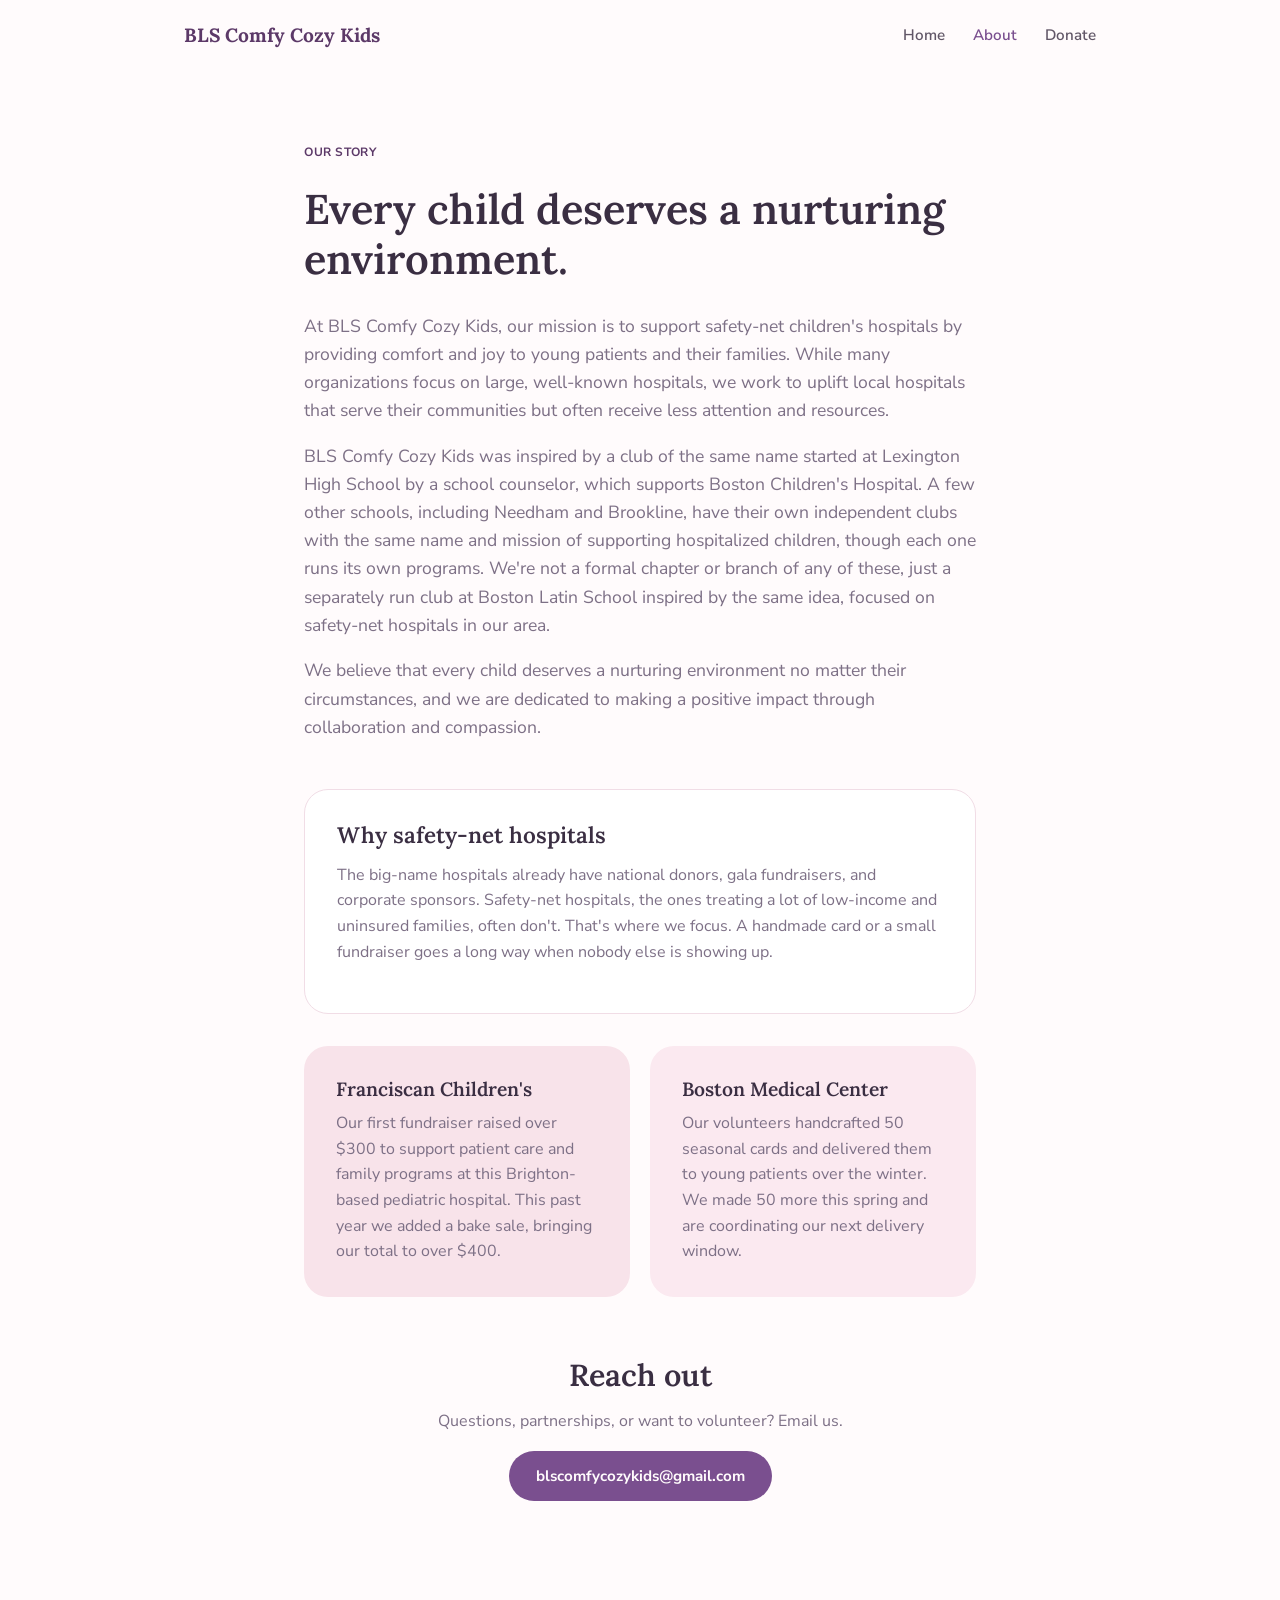
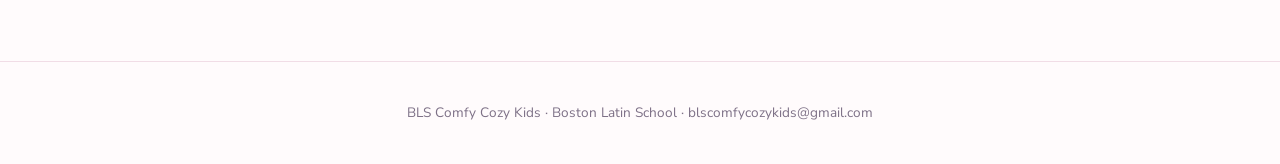
==== about2.html @ cccefcc8 "Add files via upload" ====
<!DOCTYPE html>
<html lang="en">
<head>
<meta charset="UTF-8">
<meta name="viewport" content="width=device-width, initial-scale=1.0">
<title>About - BLS Comfy Cozy Kids</title>
<meta name="description" content="Our mission, why we focus on local safety-net hospitals, and what we've done so far.">
<link rel="stylesheet" href="style2.css">
</head>
<body>

<nav>
  <a class="logo" href="index2.html">BLS Comfy Cozy Kids</a>
  <div class="links">
    <a href="index2.html">Home</a>
    <a href="about2.html" class="active">About</a>
    <a href="donate2.html">Donate</a>
  </div>
</nav>

<section class="narrow">
  <p class="eyebrow" style="background:none;border:none;padding:0;">Our story</p>
  <h1 style="font-size:2.6rem;margin-top:10px;">Every child deserves a nurturing environment.</h1>

  <p style="margin-top:28px;color:var(--muted-foreground);font-size:1.1rem;">
    At BLS Comfy Cozy Kids, our mission is to support safety-net children's hospitals by providing
    comfort and joy to young patients and their families. While many organizations focus on large,
    well-known hospitals, we work to uplift local hospitals that serve their communities but often
    receive less attention and resources.
  </p>
  <p style="margin-top:16px;color:var(--muted-foreground);font-size:1.1rem;">
    BLS Comfy Cozy Kids was inspired by a club of the same name started at Lexington High School by
    a school counselor, which supports Boston Children's Hospital. A few other schools, including
    Needham and Brookline, have their own independent clubs with the same name and mission of
    supporting hospitalized children, though each one runs its own programs. We're not a formal
    chapter or branch of any of these, just a separately run club at Boston Latin School inspired
    by the same idea, focused on safety-net hospitals in our area.
  </p>
  <p style="margin-top:16px;color:var(--muted-foreground);font-size:1.1rem;">
    We believe that every child deserves a nurturing environment no matter their circumstances, and
    we are dedicated to making a positive impact through collaboration and compassion.
  </p>

  <div class="card-box" style="margin-top:48px;">
    <h2 style="font-size:1.4rem;">Why safety-net hospitals</h2>
    <p style="margin-top:14px;color:var(--muted-foreground);">
      The big-name hospitals already have national donors, gala fundraisers, and corporate sponsors.
      Safety-net hospitals, the ones treating a lot of low-income and uninsured families, often
      don't. That's where we focus. A handmade card or a small fundraiser goes a long way when
      nobody else is showing up.
    </p>
  </div>

  <div class="two-col" style="margin-top:32px;">
    <div class="card-box pink-card">
      <h3>Franciscan Children's</h3>
      <p>Our first fundraiser raised over $300 to support patient care and family programs at this Brighton-based pediatric hospital. This past year we added a bake sale, bringing our total to over $400.</p>
    </div>
    <div class="card-box lav-card">
      <h3>Boston Medical Center</h3>
      <p>Our volunteers handcrafted 50 seasonal cards and delivered them to young patients over the winter. We made 50 more this spring and are coordinating our next delivery window.</p>
    </div>
  </div>

  <section class="cta-center" style="padding-top:60px;">
    <h2 class="section-title">Reach out</h2>
    <p>Questions, partnerships, or want to volunteer? Email us.</p>
    <a href="mailto:blscomfycozykids@gmail.com" class="btn btn-primary">blscomfycozykids@gmail.com</a>
  </section>
</section>

<footer>
  BLS Comfy Cozy Kids · Boston Latin School · <a href="mailto:blscomfycozykids@gmail.com">blscomfycozykids@gmail.com</a>
</footer>

</body>
</html>
---- style2.css ----
@import url('https://fonts.googleapis.com/css2?family=Lora:ital,wght@0,500;0,600;0,700;1,500&family=Nunito+Sans:wght@400;600;700;800&display=swap');

:root {
  --background: #fffbfc;
  --foreground: #3a2e42;
  --card: #ffffff;
  --primary: #7a4f8f;
  --primary-foreground: #fffbfc;
  --secondary: #fbe9f0;
  --muted-foreground: #7d7086;
  --accent: #f3d3de;
  --border: #f1dde6;
  --blush: #f8e3ea;
  --cream: #fffaf2;
  --plum: #5c3968;
  --radius: 1rem;
}

* { box-sizing: border-box; }

html, body {
  margin: 0;
  padding: 0;
  background: var(--background);
  color: var(--foreground);
  font-family: 'Nunito Sans', system-ui, sans-serif;
  line-height: 1.6;
}

h1, h2, h3 {
  font-family: 'Lora', Georgia, serif;
  font-weight: 600;
  line-height: 1.2;
  margin: 0;
}

a { color: inherit; text-decoration: none; }

.wrap { max-width: 960px; margin: 0 auto; padding: 0 24px; }

/* NAV */
nav {
  display: flex;
  align-items: center;
  justify-content: space-between;
  padding: 20px 24px;
  max-width: 960px;
  margin: 0 auto;
}
nav .logo {
  font-family: 'Lora', serif;
  font-weight: 700;
  font-size: 1.2rem;
  color: var(--plum);
}
nav .links { display: flex; gap: 28px; font-weight: 600; font-size: 0.95rem; }
nav .links a { color: var(--foreground); opacity: 0.8; transition: opacity 0.15s; }
nav .links a:hover, nav .links a.active { opacity: 1; color: var(--primary); }

/* HERO */
.hero {
  text-align: center;
  padding: 80px 24px 60px;
  background: radial-gradient(60% 50% at 20% 20%, rgba(240,200,220,0.5), transparent 70%),
              radial-gradient(50% 50% at 85% 30%, rgba(210,180,230,0.35), transparent 70%);
}
.eyebrow {
  display: inline-flex;
  align-items: center;
  gap: 6px;
  border: 1px solid var(--border);
  background: rgba(255,255,255,0.7);
  padding: 6px 16px;
  border-radius: 999px;
  font-size: 0.75rem;
  font-weight: 700;
  text-transform: uppercase;
  letter-spacing: 0.05em;
  color: var(--plum);
}
.hero h1 { font-size: 3rem; margin-top: 24px; }
.hero h1 em { color: var(--primary); font-style: italic; }
.hero p { max-width: 560px; margin: 20px auto 0; color: var(--muted-foreground); font-size: 1.1rem; }
.hero-actions { display: flex; justify-content: center; gap: 12px; margin-top: 32px; flex-wrap: wrap; }

.btn {
  display: inline-flex;
  align-items: center;
  gap: 8px;
  padding: 12px 26px;
  border-radius: 999px;
  font-weight: 700;
  font-size: 0.95rem;
  cursor: pointer;
  border: 1px solid transparent;
}
.btn-primary { background: var(--primary); color: var(--primary-foreground); }
.btn-primary:hover { opacity: 0.9; }
.btn-outline { background: var(--card); border-color: var(--border); color: var(--foreground); }
.btn-outline:hover { background: var(--secondary); }

/* STATS */
.stats {
  display: grid;
  grid-template-columns: repeat(3, 1fr);
  gap: 20px;
  background: var(--card);
  border: 1px solid var(--border);
  border-radius: 24px;
  padding: 40px 24px;
  box-shadow: 0 4px 20px rgba(90, 50, 90, 0.04);
}
.stats .stat { text-align: center; }
.stats .stat .value { font-family: 'Lora', serif; font-size: 2.2rem; color: var(--plum); }
.stats .stat .label { margin-top: 8px; font-size: 0.9rem; color: var(--muted-foreground); }

/* SECTIONS */
section { padding: 60px 24px; }
section.narrow { max-width: 720px; margin: 0 auto; }
.section-title { font-size: 1.9rem; text-align: center; margin-bottom: 8px; }
.section-sub { text-align: center; color: var(--muted-foreground); margin-bottom: 32px; }

.card-box {
  background: var(--card);
  border: 1px solid var(--border);
  border-radius: 24px;
  padding: 32px;
}

.two-col { display: grid; grid-template-columns: 1fr 1fr; gap: 20px; }
.two-col .card-box h3 { font-size: 1.2rem; margin-bottom: 10px; }
.two-col .card-box p { color: var(--muted-foreground); margin: 0; }
.pink-card { background: var(--blush); border: none; }
.lav-card { background: var(--secondary); border: none; }

.cta-center { text-align: center; }
.cta-center p { color: var(--muted-foreground); }

footer {
  text-align: center;
  padding: 40px 24px;
  color: var(--muted-foreground);
  font-size: 0.85rem;
  border-top: 1px solid var(--border);
  margin-top: 40px;
}

@media (max-width: 640px) {
  .hero h1 { font-size: 2.2rem; }
  .stats { grid-template-columns: 1fr; }
  .two-col { grid-template-columns: 1fr; }
  nav .links { gap: 16px; font-size: 0.85rem; }
}
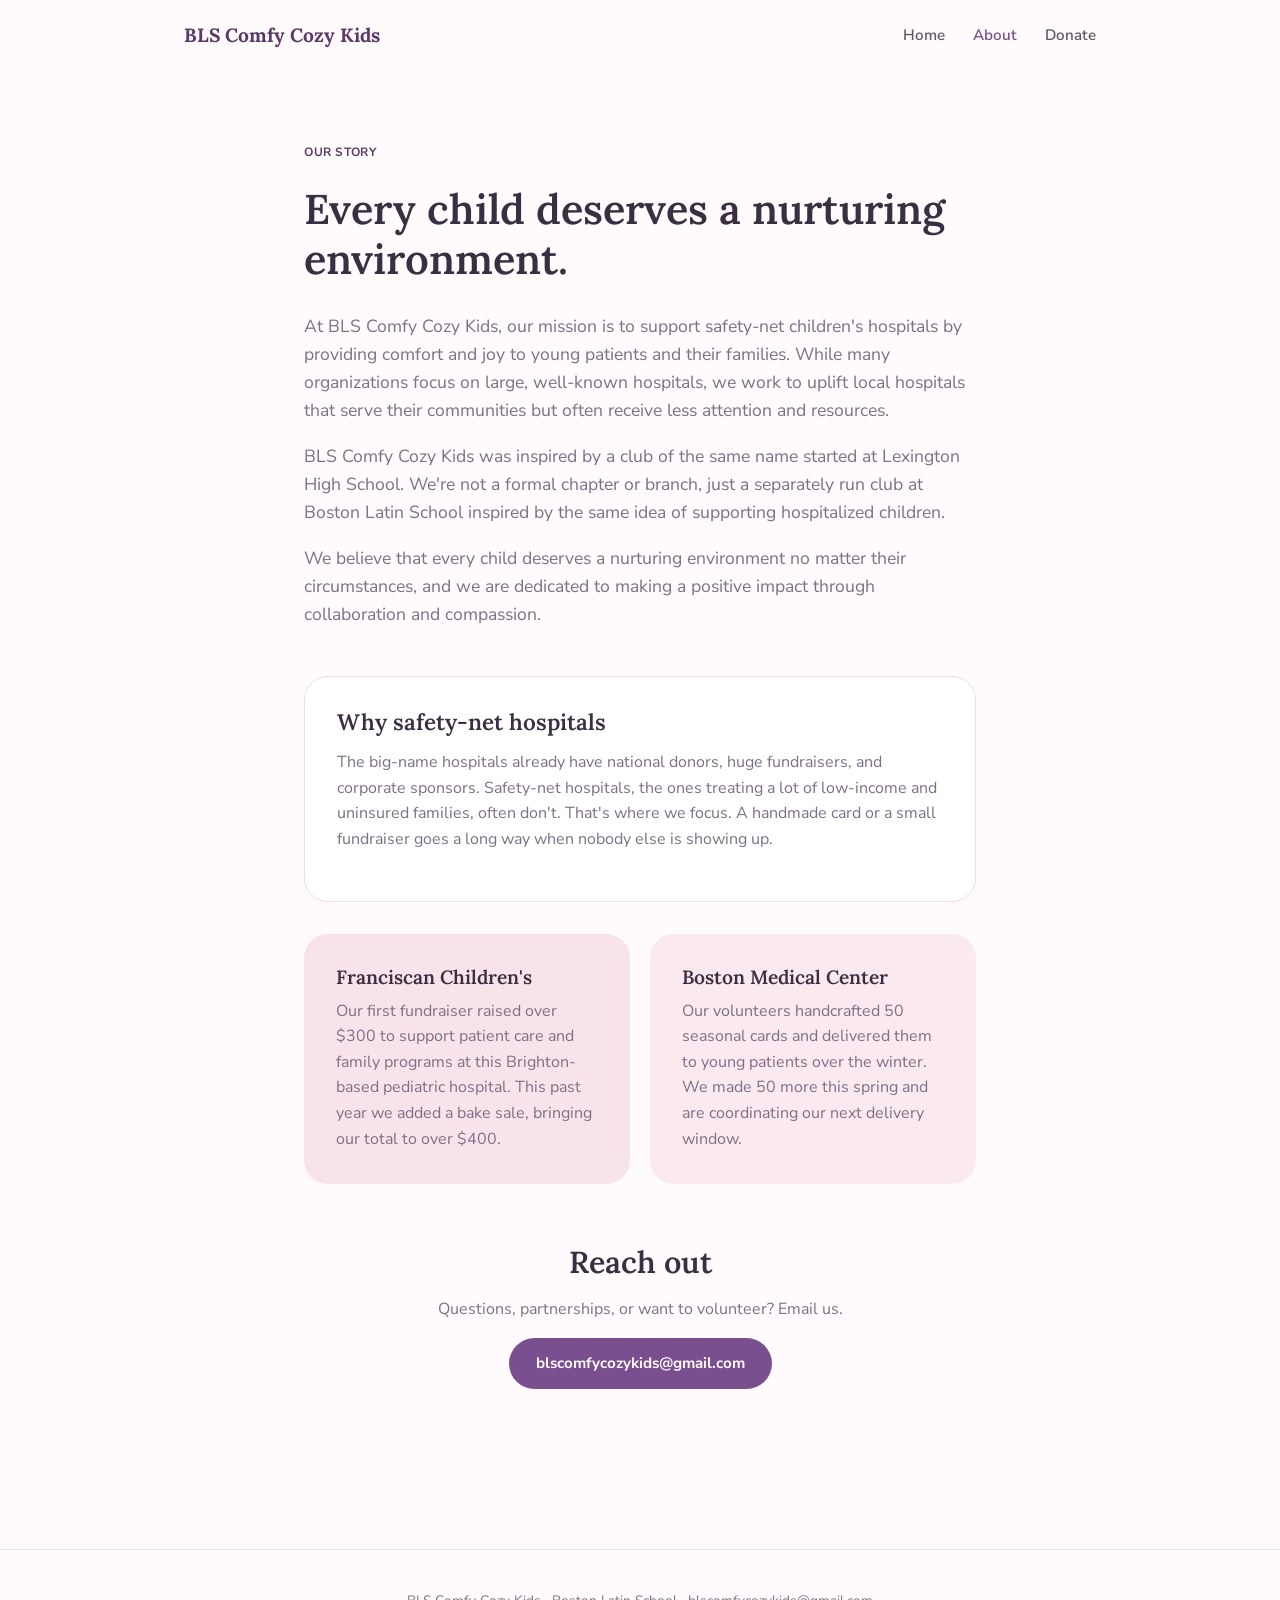
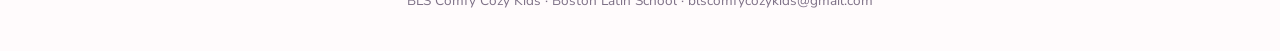
==== commit 21f386f3: "Update about2.html" ====
--- a/about2.html
+++ b/about2.html
@@ -29,12 +29,9 @@
     receive less attention and resources.
   </p>
   <p style="margin-top:16px;color:var(--muted-foreground);font-size:1.1rem;">
-    BLS Comfy Cozy Kids was inspired by a club of the same name started at Lexington High School by
-    a school counselor, which supports Boston Children's Hospital. A few other schools, including
-    Needham and Brookline, have their own independent clubs with the same name and mission of
-    supporting hospitalized children, though each one runs its own programs. We're not a formal
-    chapter or branch of any of these, just a separately run club at Boston Latin School inspired
-    by the same idea, focused on safety-net hospitals in our area.
+    BLS Comfy Cozy Kids was inspired by a club of the same name started at Lexington High School. 
+    We're not a formal chapter or branch, just a separately run club at Boston Latin 
+    School inspired by the same idea of supporting hospitalized children.
   </p>
   <p style="margin-top:16px;color:var(--muted-foreground);font-size:1.1rem;">
     We believe that every child deserves a nurturing environment no matter their circumstances, and
@@ -44,7 +41,7 @@
   <div class="card-box" style="margin-top:48px;">
     <h2 style="font-size:1.4rem;">Why safety-net hospitals</h2>
     <p style="margin-top:14px;color:var(--muted-foreground);">
-      The big-name hospitals already have national donors, gala fundraisers, and corporate sponsors.
+      The big-name hospitals already have national donors, huge fundraisers, and corporate sponsors.
       Safety-net hospitals, the ones treating a lot of low-income and uninsured families, often
       don't. That's where we focus. A handmade card or a small fundraiser goes a long way when
       nobody else is showing up.
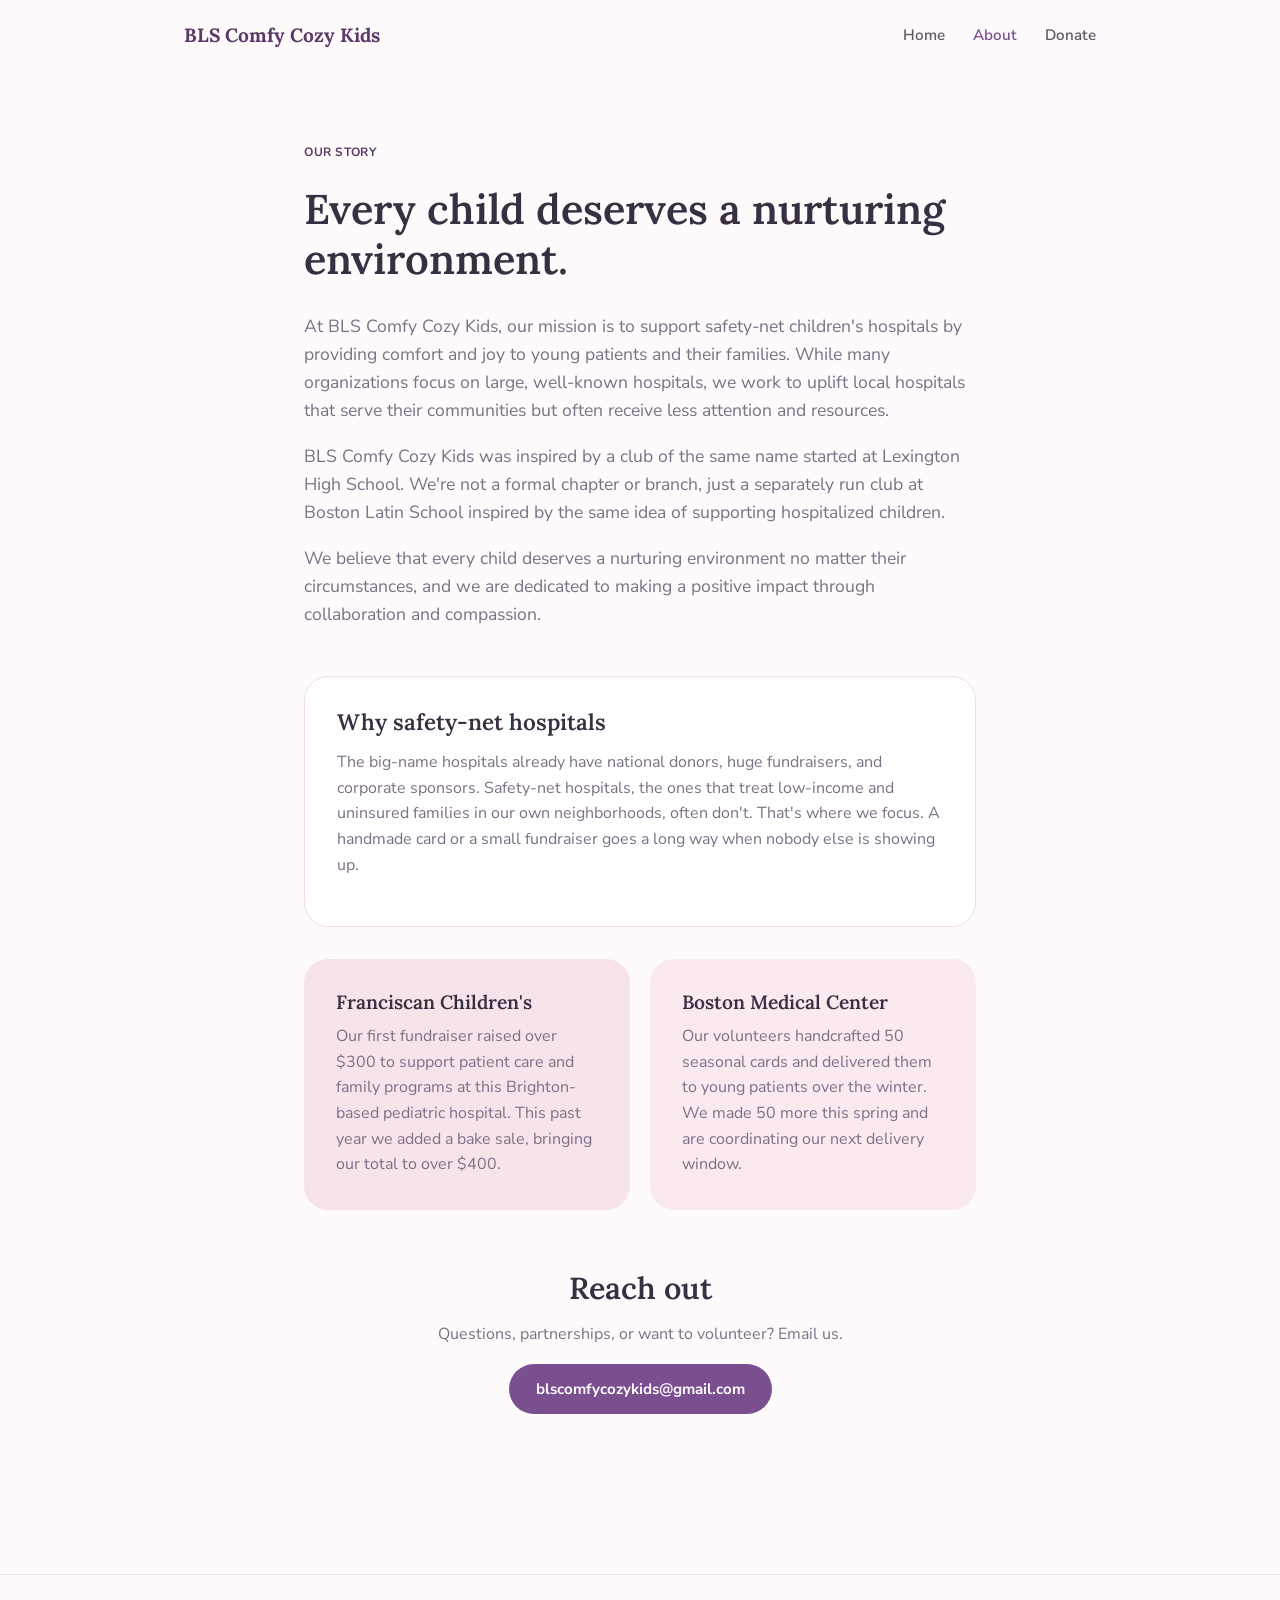
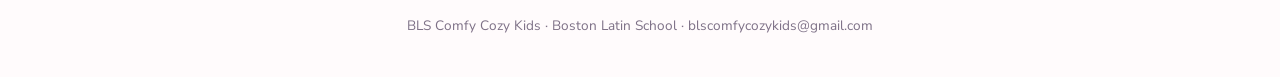
==== commit 0d1d104f: "Update about2.html" ====
--- a/about2.html
+++ b/about2.html
@@ -10,9 +10,9 @@
 <body>
 
 <nav>
-  <a class="logo" href="index2.html">BLS Comfy Cozy Kids</a>
+  <a class="logo" href="index.html">BLS Comfy Cozy Kids</a>
   <div class="links">
-    <a href="index2.html">Home</a>
+    <a href="index.html">Home</a>
     <a href="about2.html" class="active">About</a>
     <a href="donate2.html">Donate</a>
   </div>
@@ -42,9 +42,9 @@
     <h2 style="font-size:1.4rem;">Why safety-net hospitals</h2>
     <p style="margin-top:14px;color:var(--muted-foreground);">
       The big-name hospitals already have national donors, huge fundraisers, and corporate sponsors.
-      Safety-net hospitals, the ones treating a lot of low-income and uninsured families, often
-      don't. That's where we focus. A handmade card or a small fundraiser goes a long way when
-      nobody else is showing up.
+      Safety-net hospitals, the ones that treat low-income and uninsured families in our own
+      neighborhoods, often don't. That's where we focus. A handmade card or a small fundraiser goes a
+      long way when nobody else is showing up.
     </p>
   </div>
 
